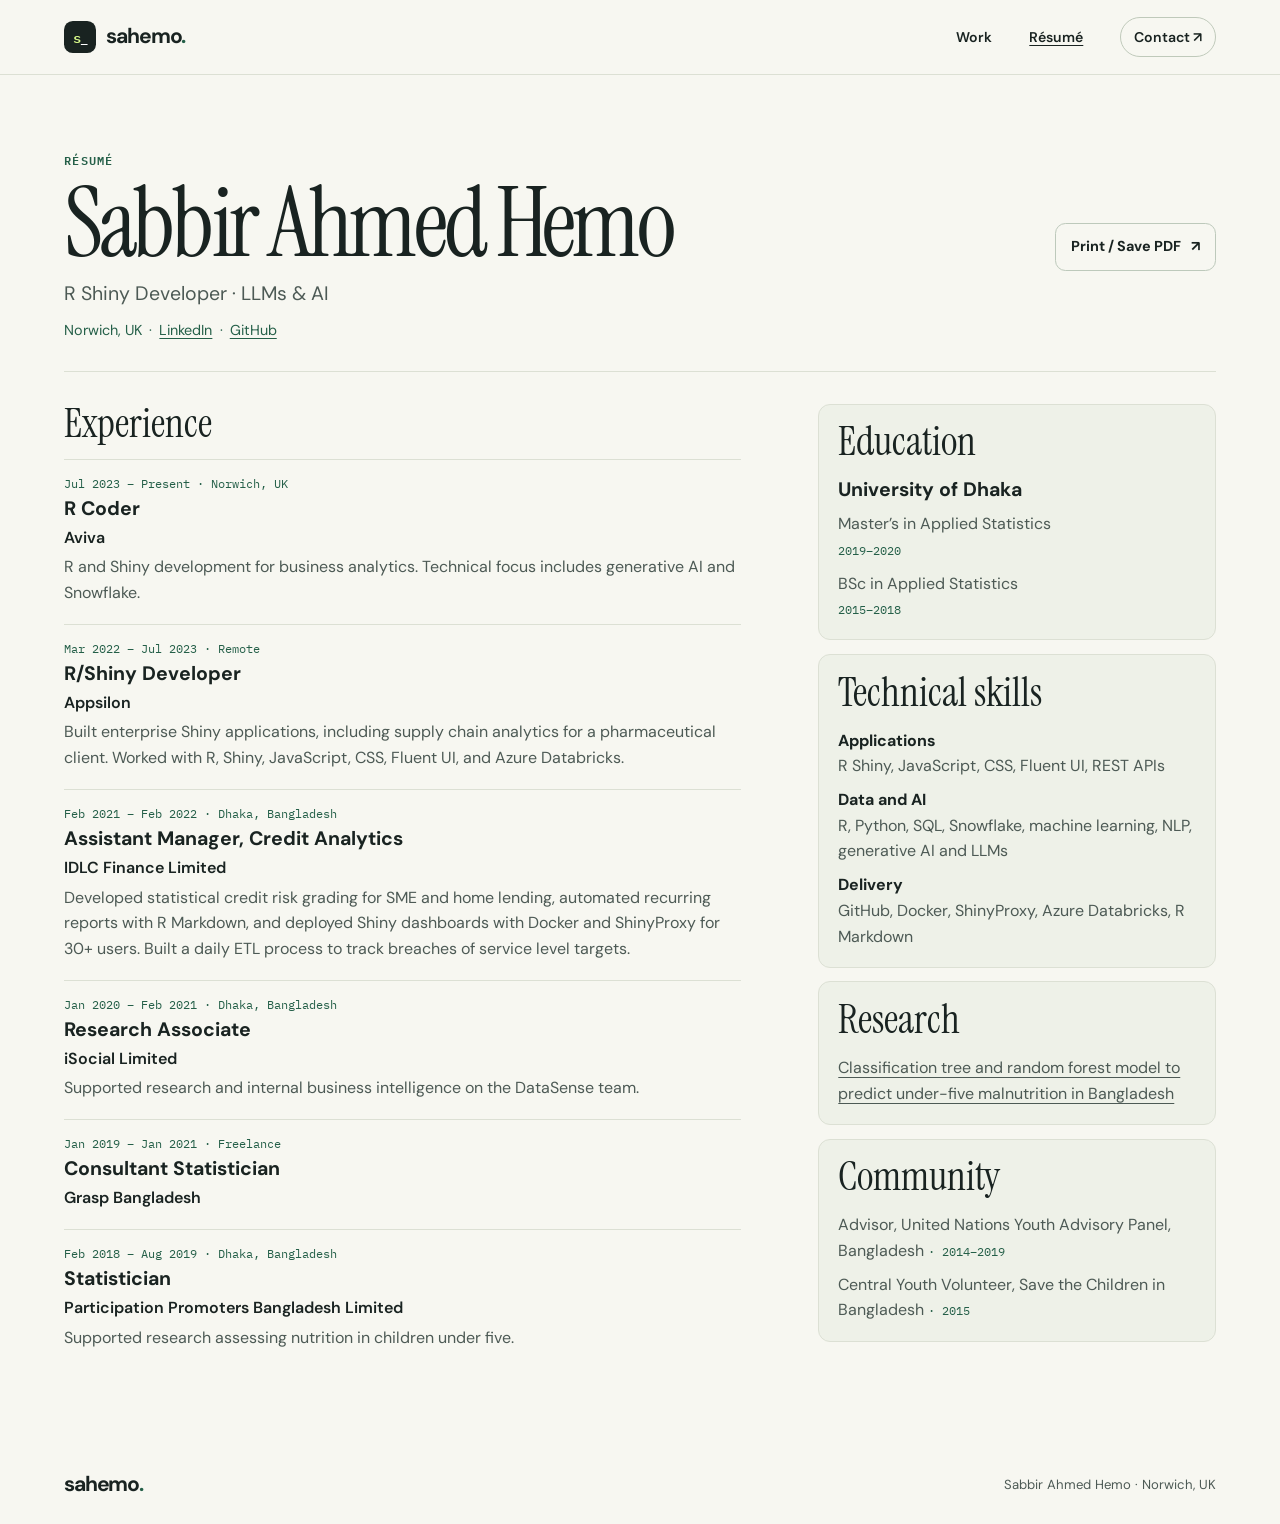
==== resume.html @ 2af42267 "Publish Sahemo portfolio and résumé" ====
<!doctype html>
<html lang="en">
<head>
  <meta charset="utf-8">
  <meta name="viewport" content="width=device-width, initial-scale=1">
  <meta name="description" content="Résumé of Sabbir Ahmed Hemo, R Shiny developer and applied statistician working with LLMs and AI.">
  <meta name="theme-color" content="#f7f7f1">
  <title>Résumé — Sabbir Ahmed Hemo</title>
  <link rel="icon" href="data:,">
  <link rel="stylesheet" href="styles.css">
  <script src="resume.js" defer></script>
</head>
<body class="resume-page">
  <a class="skip" href="#main">Skip to content</a>
  <header class="site-header"><div class="shell nav">
    <a class="brand" href="index.html" aria-label="Sahemo home"><span class="mark" aria-hidden="true">s<span>_</span></span>sahemo<span class="brand-dot">.</span></a>
    <nav aria-label="Main navigation"><a href="index.html#work">Work</a><a href="resume.html" aria-current="page">Résumé</a><a class="nav-contact" href="index.html#contact">Contact <span aria-hidden="true">↗</span></a></nav>
  </div></header>
  <main class="shell resume-main" id="main">
    <div class="resume-intro"><div><p class="eyebrow">Résumé</p><h1>Sabbir Ahmed Hemo</h1><p class="lede">R Shiny Developer · LLMs &amp; AI</p><p class="resume-meta">Norwich, UK <span aria-hidden="true">·</span> <a href="https://www.linkedin.com/in/sahemo/">LinkedIn</a> <span aria-hidden="true">·</span> <a href="https://github.com/sahemo">GitHub</a></p></div><button class="button secondary print-button" type="button" hidden>Print / Save PDF <span aria-hidden="true">↗</span></button></div>
    <div class="resume-grid">
      <section class="experience" aria-labelledby="experience"><h2 id="experience">Experience</h2>
        <article class="role"><p class="dates">Jul 2023 – Present · Norwich, UK</p><h3>R Coder</h3><p class="company">Aviva</p><p>R and Shiny development for business analytics. Technical focus includes generative AI and Snowflake.</p></article>
        <article class="role" id="appsilon"><p class="dates">Mar 2022 – Jul 2023 · Remote</p><h3>R/Shiny Developer</h3><p class="company">Appsilon</p><p>Built enterprise Shiny applications, including supply chain analytics for a pharmaceutical client. Worked with R, Shiny, JavaScript, CSS, Fluent UI, and Azure Databricks.</p></article>
        <article class="role" id="idlc"><p class="dates">Feb 2021 – Feb 2022 · Dhaka, Bangladesh</p><h3>Assistant Manager, Credit Analytics</h3><p class="company">IDLC Finance Limited</p><p>Developed statistical credit risk grading for SME and home lending, automated recurring reports with R Markdown, and deployed Shiny dashboards with Docker and ShinyProxy for 30+ users. Built a daily ETL process to track breaches of service level targets.</p></article>
        <article class="role"><p class="dates">Jan 2020 – Feb 2021 · Dhaka, Bangladesh</p><h3>Research Associate</h3><p class="company">iSocial Limited</p><p>Supported research and internal business intelligence on the DataSense team.</p></article>
        <article class="role"><p class="dates">Jan 2019 – Jan 2021 · Freelance</p><h3>Consultant Statistician</h3><p class="company">Grasp Bangladesh</p></article>
        <article class="role"><p class="dates">Feb 2018 – Aug 2019 · Dhaka, Bangladesh</p><h3>Statistician</h3><p class="company">Participation Promoters Bangladesh Limited</p><p>Supported research assessing nutrition in children under five.</p></article>
      </section>
      <aside class="resume-sidebar" aria-label="Education, skills and research">
        <section><h2>Education</h2><h3>University of Dhaka</h3><p>Master’s in Applied Statistics<br><span class="dates">2019–2020</span></p><p>BSc in Applied Statistics<br><span class="dates">2015–2018</span></p></section>
        <section><h2>Technical skills</h2><p><strong>Applications</strong><br>R Shiny, JavaScript, CSS, Fluent UI, REST APIs</p><p><strong>Data and AI</strong><br>R, Python, SQL, Snowflake, machine learning, NLP, generative AI and LLMs</p><p><strong>Delivery</strong><br>GitHub, Docker, ShinyProxy, Azure Databricks, R Markdown</p></section>
        <section><h2>Research</h2><p><a href="https://medcraveonline.com/BBIJ/BBIJ-10-00337.pdf">Classification tree and random forest model to predict under-five malnutrition in Bangladesh</a></p></section>
        <section><h2>Community</h2><p>Advisor, United Nations Youth Advisory Panel, Bangladesh <span class="dates">· 2014–2019</span></p><p>Central Youth Volunteer, Save the Children in Bangladesh <span class="dates">· 2015</span></p></section>
      </aside>
    </div>
  </main>
  <footer class="shell footer"><a class="brand" href="index.html">sahemo<span class="brand-dot">.</span></a><span>Sabbir Ahmed Hemo · Norwich, UK</span></footer>
</body>
</html>
---- styles.css ----
@import url("https://fonts.googleapis.com/css2?family=DM+Sans:wght@400;500;600;700&family=IBM+Plex+Mono:wght@400;500;600&family=Instrument+Serif:ital@0;1&display=swap");

:root {
  color-scheme: light;
  --ink: #192321;
  --muted: #4d5a55;
  --green: #245f48;
  --lime: #d8fa8a;
  --paper: #f7f7f1;
  --line: #dce0d4;
  --surface: #fff;
  --sans: "DM Sans", system-ui, sans-serif;
  --mono: "IBM Plex Mono", monospace;
  --display: "Instrument Serif", Georgia, serif;
}
*, *::before, *::after { box-sizing: border-box; }
html { scroll-behavior: smooth; }
body { margin: 0; background: var(--paper); color: var(--ink); font: 1rem/1.6 var(--sans); }
h1, h2, h3, p { margin: 0; }
h1, h2 { font: 400 3.8rem/.98 var(--display); }
a { color: inherit; text-underline-offset: .22em; }
a:hover { color: var(--green); }
a:focus-visible, button:focus-visible { outline: 2px solid #287758; outline-offset: 4px; }
[hidden] { display: none !important; }
[id] { scroll-margin-top: 5rem; }
.shell { width: min(100% - 5rem, 72rem); margin-inline: auto; }
.skip { position: absolute; z-index: 4; left: 1rem; top: .5rem; transform: translateY(-150%); background: white; padding: .5rem 1rem; }
.skip:focus { transform: none; }
.site-header { position: sticky; z-index: 2; top: 0; border-bottom: 1px solid var(--line); background: #f7f7f1f5; backdrop-filter: blur(12px); }
.nav { display: flex; align-items: center; justify-content: space-between; min-height: 4.6rem; gap: 1rem; }
.brand { display: inline-flex; align-items: center; color: var(--ink); text-decoration: none; font-weight: 700; font-size: 1.32rem; letter-spacing: -.055em; }
.brand-dot { color: var(--green); }
.mark { display: grid; grid-auto-flow: column; place-content: center; margin-right: .65rem; border-radius: .55rem; width: 2rem; height: 2rem; color: var(--lime); background: var(--ink); font: 600 .89rem var(--mono); letter-spacing: -.08em; }
.mark span { color: #fff; }
.nav nav { display: flex; align-items: center; gap: clamp(.65rem, 2.9vw, 2.4rem); }
.nav nav a { text-decoration: none; font-weight: 600; font-size: .88rem; white-space: nowrap; }
.nav nav a[aria-current="page"] { text-decoration: underline; }
.nav-contact { border: 1px solid #bfc9ba; border-radius: 2rem; padding: .48rem .8rem; }
.hero { display: grid; align-items: center; grid-template-columns: 1.13fr .87fr; gap: clamp(2.2rem, 5.2vw, 5.5rem); padding-block: clamp(4.2rem, 7.4vw, 7.1rem); }
.eyebrow { display: flex; align-items: center; gap: .6rem; color: var(--green); font: 600 .75rem/1.5 var(--mono); text-transform: uppercase; letter-spacing: .105em; }
.signal { width: .62rem; height: .62rem; border-radius: 50%; background: #58a25a; box-shadow: 0 0 0 .23rem #dfebd6; }
.hero h1 { font-size: clamp(4rem, 8.05vw, 7.3rem); margin: 1.05rem 0 1.4rem; letter-spacing: -.023em; }
.hero h1 em { color: var(--green); font-weight: inherit; }
.lede { max-width: 34rem; color: var(--muted); font-size: clamp(1.04rem, 1.55vw, 1.22rem); line-height: 1.65; }
.actions { display: flex; flex-wrap: wrap; align-items: center; gap: .75rem; margin-top: 1.6rem; }
.button { display: inline-flex; align-items: center; justify-content: center; gap: .6rem; min-height: 3rem; border: 1px solid transparent; border-radius: .65rem; padding: .65rem .95rem; font: 700 .9rem/1.3 var(--sans); text-decoration: none; cursor: pointer; transition: background-color .18s, border-color .18s; }
.button.primary { background: var(--lime); color: #202b19; }
.button.primary:hover { background: #c9f271; color: #202b19; }
.button.secondary { background: transparent; border-color: #bdc9bb; color: var(--ink); }
.button.secondary:hover { background: #e9efe3; border-color: #93ac91; }
.button.inverse { color: #f2f6ec; border-color: #62796b; }
.button.inverse:hover { background: #254238; }
.screen { background: #14221d; color: #f6f9ee; border-radius: 1.3rem; border: 1px solid #29493a; box-shadow: 0 1.5rem 4rem #263f3428; overflow: hidden; min-width: 0; }
.screen-top { display: flex; align-items: center; justify-content: space-between; gap: .4rem; padding: .85rem 1rem; border-bottom: 1px solid #365043; font: .72rem var(--mono); color: #c1cec4; }
.screen-dots { display: flex; gap: .28rem; }
.screen-dots i { width: .41rem; height: .41rem; border-radius: 50%; background: #799386; }
.screen-dots i:first-child { background: #b5e887; }
.screen-live { color: #c8ef9a; display: flex; gap: .42rem; align-items: center; }
.screen-live i { width: .38rem; height: .38rem; background: #caf291; border-radius: 50%; }
.screen-inner { padding: clamp(1.1rem, 3vw, 2.1rem); background: radial-gradient(ellipse at top right, #274436, transparent 76%); }
.screen-label, .screen-foot { font: .65rem/1.4 var(--mono); color: #b3c9ba; }
.screen-title { font: 400 clamp(2.1rem, 3.6vw, 3.1rem)/1 var(--display); margin: .35rem 0 .7rem; }
.screen-code { color: #c4cfc8; font: .72rem/1.45 var(--mono); overflow-wrap: anywhere; }
.screen-code b { color: #e8efa7; }
.screen-code strong { color: #b1e3c4; }
.screen-code span { color: #e7c4a4; }
.plot { position: relative; height: clamp(7rem, 12vw, 10rem); margin-top: 1.25rem; border-bottom: 1px solid #436052; }
.plot-grid { position: absolute; inset: 0; background: repeating-linear-gradient(to top, transparent 0, transparent calc(25% - 1px), #2d483b calc(25% - 1px), #2d483b 25%); }
.bars { position: absolute; inset: 0; display: flex; align-items: end; gap: clamp(.27rem, 1.1vw, .8rem); }
.bars i { flex: 1; height: var(--v); border-radius: .32rem .32rem 0 0; background: linear-gradient(0deg, #32664c, #b2df70); }
.bars i:nth-child(2n) { background: linear-gradient(0deg, #426d48, #d5f68d); }
.screen-foot { display: flex; justify-content: space-between; gap: .5rem; margin-top: .7rem; }
.work-section { background: #eff1e9; border-block: 1px solid var(--line); padding-block: clamp(3.6rem, 7vw, 6.1rem); }
.section-head { display: flex; gap: 1rem; align-items: end; justify-content: space-between; margin-bottom: 1.7rem; }
.section-head h2, .about h2, .contact h2 { margin-top: .48rem; font-size: clamp(3rem, 5.3vw, 4.65rem); letter-spacing: -.032em; }
.section-head > p { max-width: 24rem; color: var(--muted); }
.projects { display: grid; grid-template-columns: repeat(6, minmax(0, 1fr)); gap: 1rem; }
.project { display: flex; flex-direction: column; grid-column: span 2; background: var(--surface); border: 1px solid #d8e0d5; border-radius: 1rem; overflow: hidden; }
.compact-project { grid-column: span 3; }
.art { overflow: hidden; display: grid; place-items: center; position: relative; height: 9.6rem; border-bottom: 1px solid #ccd7c7; }
.art-tag { position: absolute; bottom: .7rem; left: .83rem; font: 600 .57rem var(--mono); letter-spacing: .06em; }
.art-supply { color: #214c38; background: #d8ead8 radial-gradient(#88aa8b 1px, transparent 1px) center / 13px 13px; }
.route { position: relative; display: flex; justify-content: space-between; align-items: center; width: 66%; height: 4rem; }
.route::before { content: ""; position: absolute; width: 100%; height: 55%; border: 2px dashed #4d7c59; border-radius: 1.6rem; }
.route span { position: relative; width: 1.22rem; height: 1.22rem; border: 3px solid #efF7e5; border-radius: 50%; background: #417a55; }
.route span:nth-child(even) { transform: translateY(.55rem); background: #8dba4c; }
.art-credit { color: #3d5130; background: #e7efcc; }
.credit-plot { display: flex; align-items: end; gap: .5rem; width: 58%; height: 4.5rem; border-bottom: 2px solid #89a36a; }
.credit-plot i { flex: 1; min-width: 0; height: 34%; border-radius: .24rem .24rem 0 0; background: #64884f; }
.credit-plot i:nth-child(2) { height: 48%; }.credit-plot i:nth-child(3) { height: 67%; }.credit-plot i:nth-child(4) { height: 57%; }.credit-plot i:nth-child(5) { height: 88%; }.credit-plot i:nth-child(6) { height: 71%; }.credit-plot i:nth-child(7) { height: 97%; }
.art-ml { color: #3f3b59; background: #e8e4f5; }
.matrix { display: grid; grid-template-columns: repeat(4, .9rem); gap: .21rem; transform: rotate(-8deg); }
.matrix i { height: .9rem; border-radius: .2rem; background: #c0b3dc; }
.matrix i:nth-child(5n + 1) { background: #6d599a; }
.matrix i:nth-child(3n + 2) { background: #a794c8; }
.project-body { display: flex; flex: 1; min-width: 0; flex-direction: column; align-items: flex-start; gap: .43rem; padding: 1.18rem; }
.project-type { font: 500 .67rem/1.45 var(--mono); color: var(--green); }
.project h3 { font-size: 1.2rem; line-height: 1.28; letter-spacing: -.025em; }
.project-body > p:not(.project-type) { color: var(--muted); font-size: .92rem; }
.text-link { display: inline-block; font-size: .88rem; font-weight: 700; color: var(--green); }
.project-body .text-link { margin-top: auto; padding-top: .6rem; }
.text-link:hover { color: #172d21; }
.about { display: grid; grid-template-columns: .94fr 1fr; gap: clamp(2rem, 7vw, 7rem); align-items: start; padding-block: clamp(3.4rem, 7vw, 6.6rem); }
.about p:not(.eyebrow) { color: var(--muted); margin-bottom: .8rem; }
.contact { background: #172d24; color: #f6f9ef; }
.contact-inner { display: flex; align-items: center; gap: 1rem; justify-content: space-between; padding-block: clamp(2.7rem, 5.5vw, 4.5rem); }
.contact h2 { max-width: 37rem; }
.contact .eyebrow { color: #d4f8a0; }
.contact .actions { flex-shrink: 0; }
.footer { display: flex; align-items: center; justify-content: space-between; gap: 1rem; padding-block: 1.4rem; color: var(--muted); font-size: .82rem; }
.resume-main { padding-block: clamp(2.6rem, 6vw, 5.2rem); }
.resume-intro { display: flex; justify-content: space-between; gap: 1rem; align-items: center; padding-bottom: 1.8rem; margin-bottom: 2rem; border-bottom: 1px solid var(--line); }
.resume-main h1 { font-size: clamp(3.45rem, 7.5vw, 6.9rem); letter-spacing: -.04em; margin: .45rem 0; }
.resume-meta { margin-top: .55rem; color: var(--green); font-size: .9rem; }
.resume-meta span { padding-inline: .2rem; }
.resume-grid { display: grid; grid-template-columns: 1.7fr 1fr; gap: clamp(2rem, 6vw, 5.7rem); }
.experience h2, .resume-sidebar h2 { font-size: 2.5rem; margin-bottom: 1rem; }
.role { padding-block: .95rem 1.15rem; border-top: 1px solid var(--line); }
.role h3, .resume-sidebar h3 { font-size: 1.22rem; line-height: 1.3; margin: .2rem 0; }
.dates { color: var(--green); font: .72rem/1.55 var(--mono); }
.company { font-weight: 600; }
.role p:not(.dates):not(.company) { color: var(--muted); margin-top: .26rem; }
.resume-sidebar section { background: #eef1e8; border: 1px solid var(--line); border-radius: .75rem; padding: 1.1rem 1.22rem; margin-bottom: .85rem; }
.resume-sidebar p { color: var(--muted); margin-top: .52rem; }
.resume-sidebar p > strong { color: var(--ink); }
@media (max-width: 960px) {
  .shell { width: min(100% - 3.2rem, 72rem); }
  .hero { gap: 2rem; }
  .hero h1 { font-size: clamp(3.8rem, 9vw, 6.4rem); }
  .contact-inner { align-items: start; flex-direction: column; }
}
@media (max-width: 700px) {
  .shell { width: calc(100% - 2rem); }
  .nav { min-height: 3.65rem; }
  .nav nav a { font-size: .78rem; }
  .nav-contact { padding: .34rem .5rem; }
  .mark { display: none; }
  .hero { grid-template-columns: 1fr; padding-block: 3.4rem; }
  .hero h1 { font-size: clamp(3.65rem, 12vw, 5.7rem); }
  .hero-break { display: none; }
  .screen-inner { padding: 1.25rem; }
  .section-head { align-items: start; flex-direction: column; }
  .projects { grid-template-columns: repeat(2, minmax(0, 1fr)); }
  .project, .compact-project { grid-column: span 1; }
  .about, .resume-grid { grid-template-columns: 1fr; gap: 1.5rem; }
  .resume-intro { flex-direction: column; align-items: start; }
}
@media (max-width: 480px) {
  .projects { grid-template-columns: 1fr; }
  .footer { align-items: start; flex-direction: column; gap: .25rem; }
}
@media (prefers-reduced-motion: reduce) {
  html { scroll-behavior: auto; }
  .button { transition: none; }
}
@media print {
  .site-header, .footer, .skip, .print-button { display: none !important; }
  body, .resume-sidebar section { background: white; color: black; }
  .shell { width: 100%; }
  .resume-main { padding: 0; font-size: 10pt; }
  .resume-main h1 { font-size: 28pt; }
  .resume-intro { padding-bottom: .5rem; margin-bottom: .8rem; }
  .resume-grid { display: grid; grid-template-columns: 1.6fr 1fr; gap: 1rem; }
  .experience h2, .resume-sidebar h2 { font-size: 18pt; margin-bottom: .5rem; }
  .role { padding-block: .35rem .5rem; }
  .role h3, .resume-sidebar h3 { font-size: 11pt; }
  .resume-sidebar section { padding: .5rem .65rem; margin-bottom: .5rem; }
  .role, .resume-sidebar section { break-inside: avoid; }
}
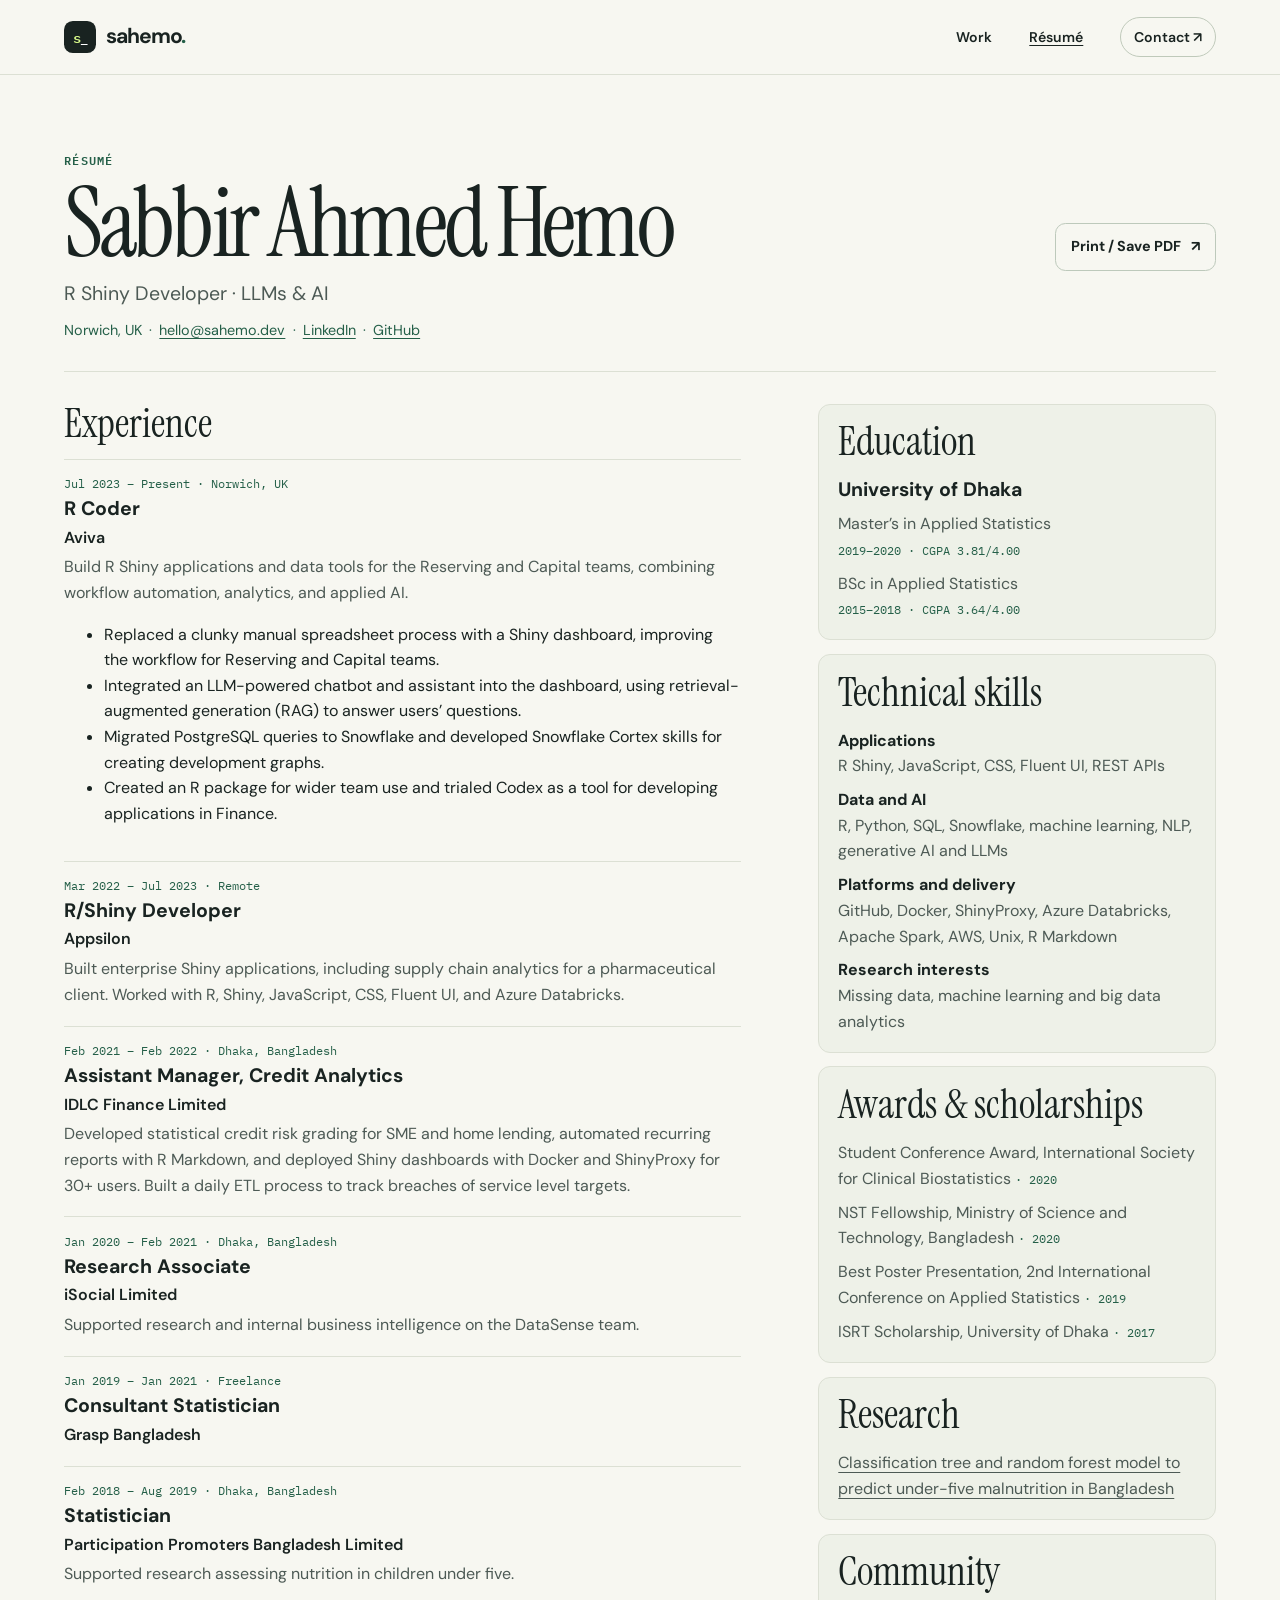
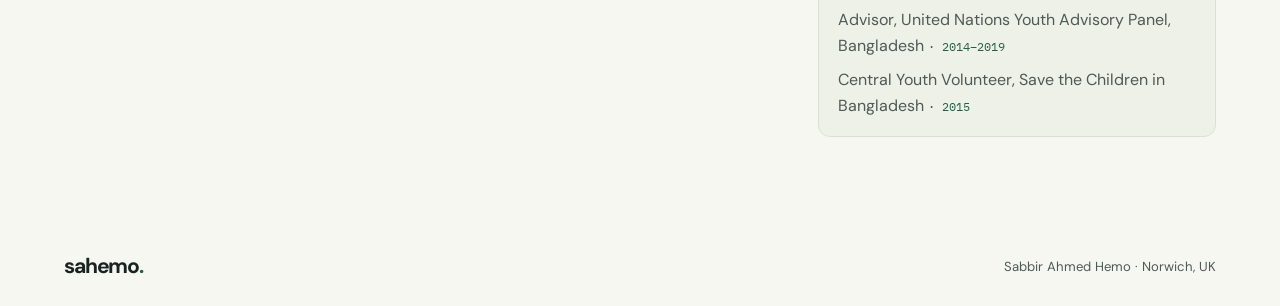
==== commit 08db5478: "Add contact details and CV highlights" ====
--- a/resume.html
+++ b/resume.html
@@ -17,10 +17,10 @@
     <nav aria-label="Main navigation"><a href="index.html#work">Work</a><a href="resume.html" aria-current="page">Résumé</a><a class="nav-contact" href="index.html#contact">Contact <span aria-hidden="true">↗</span></a></nav>
   </div></header>
   <main class="shell resume-main" id="main">
-    <div class="resume-intro"><div><p class="eyebrow">Résumé</p><h1>Sabbir Ahmed Hemo</h1><p class="lede">R Shiny Developer · LLMs &amp; AI</p><p class="resume-meta">Norwich, UK <span aria-hidden="true">·</span> <a href="https://www.linkedin.com/in/sahemo/">LinkedIn</a> <span aria-hidden="true">·</span> <a href="https://github.com/sahemo">GitHub</a></p></div><button class="button secondary print-button" type="button" hidden>Print / Save PDF <span aria-hidden="true">↗</span></button></div>
+    <div class="resume-intro"><div><p class="eyebrow">Résumé</p><h1>Sabbir Ahmed Hemo</h1><p class="lede">R Shiny Developer · LLMs &amp; AI</p><p class="resume-meta">Norwich, UK <span aria-hidden="true">·</span> <a href="mailto:hello@sahemo.dev">hello@sahemo.dev</a> <span aria-hidden="true">·</span> <a href="https://www.linkedin.com/in/sahemo/">LinkedIn</a> <span aria-hidden="true">·</span> <a href="https://github.com/sahemo">GitHub</a></p></div><button class="button secondary print-button" type="button" hidden>Print / Save PDF <span aria-hidden="true">↗</span></button></div>
     <div class="resume-grid">
       <section class="experience" aria-labelledby="experience"><h2 id="experience">Experience</h2>
-        <article class="role"><p class="dates">Jul 2023 – Present · Norwich, UK</p><h3>R Coder</h3><p class="company">Aviva</p><p>R and Shiny development for business analytics. Technical focus includes generative AI and Snowflake.</p></article>
+        <article class="role"><p class="dates">Jul 2023 – Present · Norwich, UK</p><h3>R Coder</h3><p class="company">Aviva</p><p>Build R Shiny applications and data tools for the Reserving and Capital teams, combining workflow automation, analytics, and applied AI.</p><ul class="role-highlights"><li>Replaced a clunky manual spreadsheet process with a Shiny dashboard, improving the workflow for Reserving and Capital teams.</li><li>Integrated an LLM-powered chatbot and assistant into the dashboard, using retrieval-augmented generation (RAG) to answer users’ questions.</li><li>Migrated PostgreSQL queries to Snowflake and developed Snowflake Cortex skills for creating development graphs.</li><li>Created an R package for wider team use and trialed Codex as a tool for developing applications in Finance.</li></ul></article>
         <article class="role" id="appsilon"><p class="dates">Mar 2022 – Jul 2023 · Remote</p><h3>R/Shiny Developer</h3><p class="company">Appsilon</p><p>Built enterprise Shiny applications, including supply chain analytics for a pharmaceutical client. Worked with R, Shiny, JavaScript, CSS, Fluent UI, and Azure Databricks.</p></article>
         <article class="role" id="idlc"><p class="dates">Feb 2021 – Feb 2022 · Dhaka, Bangladesh</p><h3>Assistant Manager, Credit Analytics</h3><p class="company">IDLC Finance Limited</p><p>Developed statistical credit risk grading for SME and home lending, automated recurring reports with R Markdown, and deployed Shiny dashboards with Docker and ShinyProxy for 30+ users. Built a daily ETL process to track breaches of service level targets.</p></article>
         <article class="role"><p class="dates">Jan 2020 – Feb 2021 · Dhaka, Bangladesh</p><h3>Research Associate</h3><p class="company">iSocial Limited</p><p>Supported research and internal business intelligence on the DataSense team.</p></article>
@@ -28,8 +28,9 @@
         <article class="role"><p class="dates">Feb 2018 – Aug 2019 · Dhaka, Bangladesh</p><h3>Statistician</h3><p class="company">Participation Promoters Bangladesh Limited</p><p>Supported research assessing nutrition in children under five.</p></article>
       </section>
       <aside class="resume-sidebar" aria-label="Education, skills and research">
-        <section><h2>Education</h2><h3>University of Dhaka</h3><p>Master’s in Applied Statistics<br><span class="dates">2019–2020</span></p><p>BSc in Applied Statistics<br><span class="dates">2015–2018</span></p></section>
-        <section><h2>Technical skills</h2><p><strong>Applications</strong><br>R Shiny, JavaScript, CSS, Fluent UI, REST APIs</p><p><strong>Data and AI</strong><br>R, Python, SQL, Snowflake, machine learning, NLP, generative AI and LLMs</p><p><strong>Delivery</strong><br>GitHub, Docker, ShinyProxy, Azure Databricks, R Markdown</p></section>
+        <section><h2>Education</h2><h3>University of Dhaka</h3><p>Master’s in Applied Statistics<br><span class="dates">2019–2020 · CGPA 3.81/4.00</span></p><p>BSc in Applied Statistics<br><span class="dates">2015–2018 · CGPA 3.64/4.00</span></p></section>
+        <section><h2>Technical skills</h2><p><strong>Applications</strong><br>R Shiny, JavaScript, CSS, Fluent UI, REST APIs</p><p><strong>Data and AI</strong><br>R, Python, SQL, Snowflake, machine learning, NLP, generative AI and LLMs</p><p><strong>Platforms and delivery</strong><br>GitHub, Docker, ShinyProxy, Azure Databricks, Apache Spark, AWS, Unix, R Markdown</p><p><strong>Research interests</strong><br>Missing data, machine learning and big data analytics</p></section>
+        <section><h2>Awards &amp; scholarships</h2><p>Student Conference Award, International Society for Clinical Biostatistics <span class="dates">· 2020</span></p><p>NST Fellowship, Ministry of Science and Technology, Bangladesh <span class="dates">· 2020</span></p><p>Best Poster Presentation, 2nd International Conference on Applied Statistics <span class="dates">· 2019</span></p><p>ISRT Scholarship, University of Dhaka <span class="dates">· 2017</span></p></section>
         <section><h2>Research</h2><p><a href="https://medcraveonline.com/BBIJ/BBIJ-10-00337.pdf">Classification tree and random forest model to predict under-five malnutrition in Bangladesh</a></p></section>
         <section><h2>Community</h2><p>Advisor, United Nations Youth Advisory Panel, Bangladesh <span class="dates">· 2014–2019</span></p><p>Central Youth Volunteer, Save the Children in Bangladesh <span class="dates">· 2015</span></p></section>
       </aside>
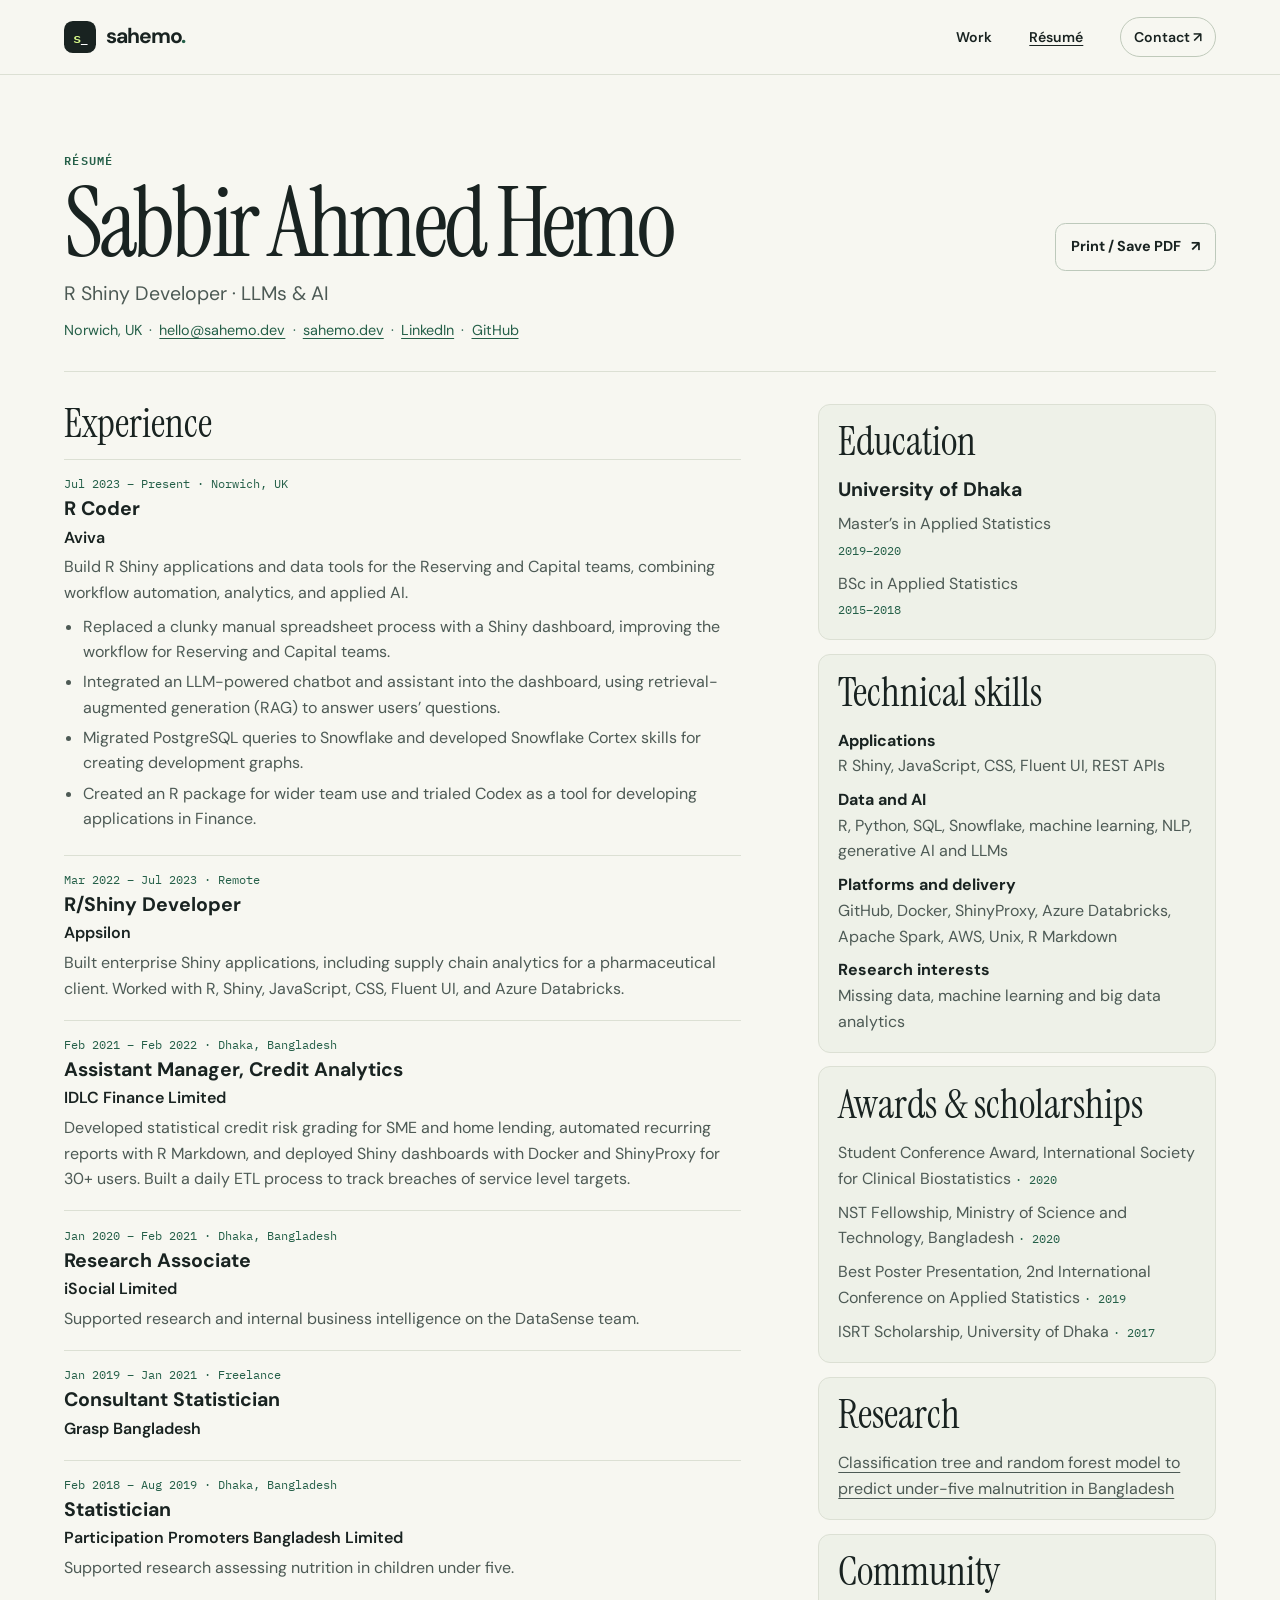
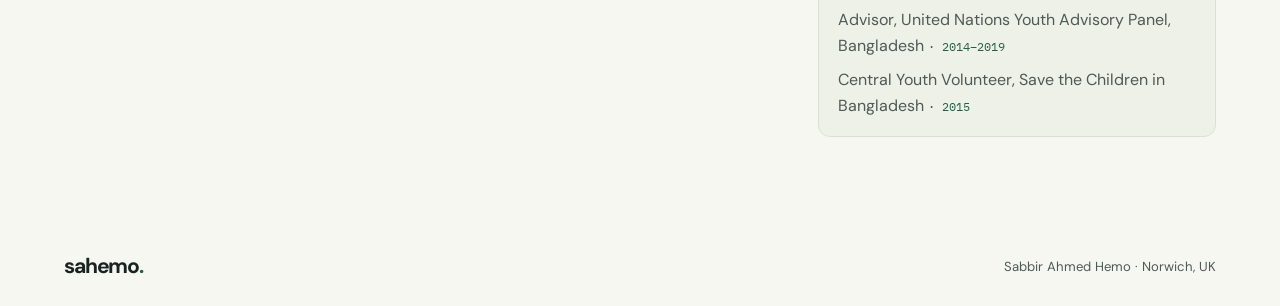
==== commit 379e8402: "Hide CGPAs and add website to résumé" ====
--- a/resume.html
+++ b/resume.html
@@ -17,7 +17,7 @@
     <nav aria-label="Main navigation"><a href="index.html#work">Work</a><a href="resume.html" aria-current="page">Résumé</a><a class="nav-contact" href="index.html#contact">Contact <span aria-hidden="true">↗</span></a></nav>
   </div></header>
   <main class="shell resume-main" id="main">
-    <div class="resume-intro"><div><p class="eyebrow">Résumé</p><h1>Sabbir Ahmed Hemo</h1><p class="lede">R Shiny Developer · LLMs &amp; AI</p><p class="resume-meta">Norwich, UK <span aria-hidden="true">·</span> <a href="mailto:hello@sahemo.dev">hello@sahemo.dev</a> <span aria-hidden="true">·</span> <a href="https://www.linkedin.com/in/sahemo/">LinkedIn</a> <span aria-hidden="true">·</span> <a href="https://github.com/sahemo">GitHub</a></p></div><button class="button secondary print-button" type="button" hidden>Print / Save PDF <span aria-hidden="true">↗</span></button></div>
+    <div class="resume-intro"><div><p class="eyebrow">Résumé</p><h1>Sabbir Ahmed Hemo</h1><p class="lede">R Shiny Developer · LLMs &amp; AI</p><p class="resume-meta">Norwich, UK <span aria-hidden="true">·</span> <a href="mailto:hello@sahemo.dev">hello@sahemo.dev</a> <span aria-hidden="true">·</span> <a href="https://sahemo.dev">sahemo.dev</a> <span aria-hidden="true">·</span> <a href="https://www.linkedin.com/in/sahemo/">LinkedIn</a> <span aria-hidden="true">·</span> <a href="https://github.com/sahemo">GitHub</a></p></div><button class="button secondary print-button" type="button" hidden>Print / Save PDF <span aria-hidden="true">↗</span></button></div>
     <div class="resume-grid">
       <section class="experience" aria-labelledby="experience"><h2 id="experience">Experience</h2>
         <article class="role"><p class="dates">Jul 2023 – Present · Norwich, UK</p><h3>R Coder</h3><p class="company">Aviva</p><p>Build R Shiny applications and data tools for the Reserving and Capital teams, combining workflow automation, analytics, and applied AI.</p><ul class="role-highlights"><li>Replaced a clunky manual spreadsheet process with a Shiny dashboard, improving the workflow for Reserving and Capital teams.</li><li>Integrated an LLM-powered chatbot and assistant into the dashboard, using retrieval-augmented generation (RAG) to answer users’ questions.</li><li>Migrated PostgreSQL queries to Snowflake and developed Snowflake Cortex skills for creating development graphs.</li><li>Created an R package for wider team use and trialed Codex as a tool for developing applications in Finance.</li></ul></article>
@@ -28,7 +28,7 @@
         <article class="role"><p class="dates">Feb 2018 – Aug 2019 · Dhaka, Bangladesh</p><h3>Statistician</h3><p class="company">Participation Promoters Bangladesh Limited</p><p>Supported research assessing nutrition in children under five.</p></article>
       </section>
       <aside class="resume-sidebar" aria-label="Education, skills and research">
-        <section><h2>Education</h2><h3>University of Dhaka</h3><p>Master’s in Applied Statistics<br><span class="dates">2019–2020 · CGPA 3.81/4.00</span></p><p>BSc in Applied Statistics<br><span class="dates">2015–2018 · CGPA 3.64/4.00</span></p></section>
+        <section><h2>Education</h2><h3>University of Dhaka</h3><p>Master’s in Applied Statistics<br><span class="dates">2019–2020</span></p><p>BSc in Applied Statistics<br><span class="dates">2015–2018</span></p></section>
         <section><h2>Technical skills</h2><p><strong>Applications</strong><br>R Shiny, JavaScript, CSS, Fluent UI, REST APIs</p><p><strong>Data and AI</strong><br>R, Python, SQL, Snowflake, machine learning, NLP, generative AI and LLMs</p><p><strong>Platforms and delivery</strong><br>GitHub, Docker, ShinyProxy, Azure Databricks, Apache Spark, AWS, Unix, R Markdown</p><p><strong>Research interests</strong><br>Missing data, machine learning and big data analytics</p></section>
         <section><h2>Awards &amp; scholarships</h2><p>Student Conference Award, International Society for Clinical Biostatistics <span class="dates">· 2020</span></p><p>NST Fellowship, Ministry of Science and Technology, Bangladesh <span class="dates">· 2020</span></p><p>Best Poster Presentation, 2nd International Conference on Applied Statistics <span class="dates">· 2019</span></p><p>ISRT Scholarship, University of Dhaka <span class="dates">· 2017</span></p></section>
         <section><h2>Research</h2><p><a href="https://medcraveonline.com/BBIJ/BBIJ-10-00337.pdf">Classification tree and random forest model to predict under-five malnutrition in Bangladesh</a></p></section>
--- a/styles.css
+++ b/styles.css
@@ -107,6 +107,7 @@
 .contact h2 { max-width: 37rem; }
 .contact .eyebrow { color: #d4f8a0; }
 .contact .actions { flex-shrink: 0; }
+.contact-email { display: inline-block; margin-top: .6rem; color: var(--paper); font-size: 1rem; text-decoration-thickness: 1px; text-underline-offset: .22em; }
 .footer { display: flex; align-items: center; justify-content: space-between; gap: 1rem; padding-block: 1.4rem; color: var(--muted); font-size: .82rem; }
 .resume-main { padding-block: clamp(2.6rem, 6vw, 5.2rem); }
 .resume-intro { display: flex; justify-content: space-between; gap: 1rem; align-items: center; padding-bottom: 1.8rem; margin-bottom: 2rem; border-bottom: 1px solid var(--line); }
@@ -120,6 +121,8 @@
 .dates { color: var(--green); font: .72rem/1.55 var(--mono); }
 .company { font-weight: 600; }
 .role p:not(.dates):not(.company) { color: var(--muted); margin-top: .26rem; }
+.role-highlights { color: var(--muted); margin: .5rem 0 0; padding-left: 1.2rem; }
+.role-highlights li { margin: .28rem 0; }
 .resume-sidebar section { background: #eef1e8; border: 1px solid var(--line); border-radius: .75rem; padding: 1.1rem 1.22rem; margin-bottom: .85rem; }
 .resume-sidebar p { color: var(--muted); margin-top: .52rem; }
 .resume-sidebar p > strong { color: var(--ink); }
